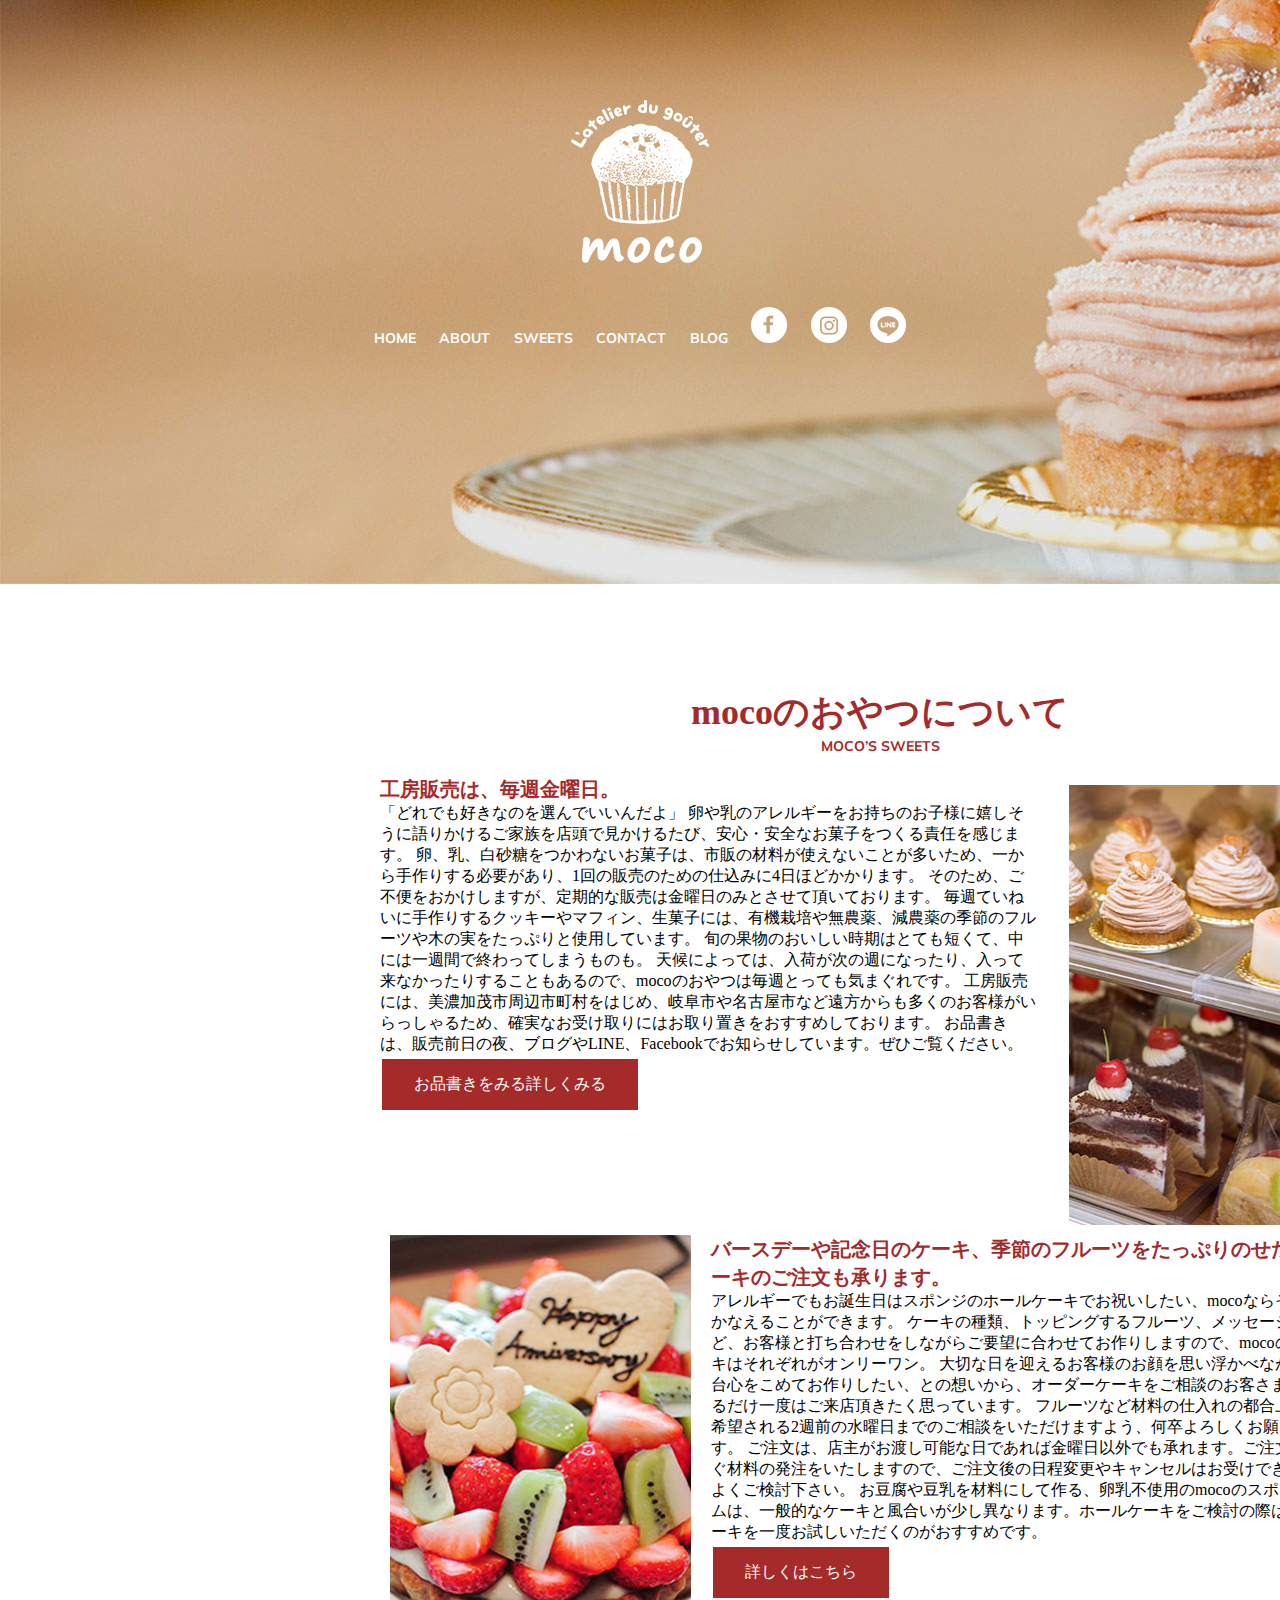
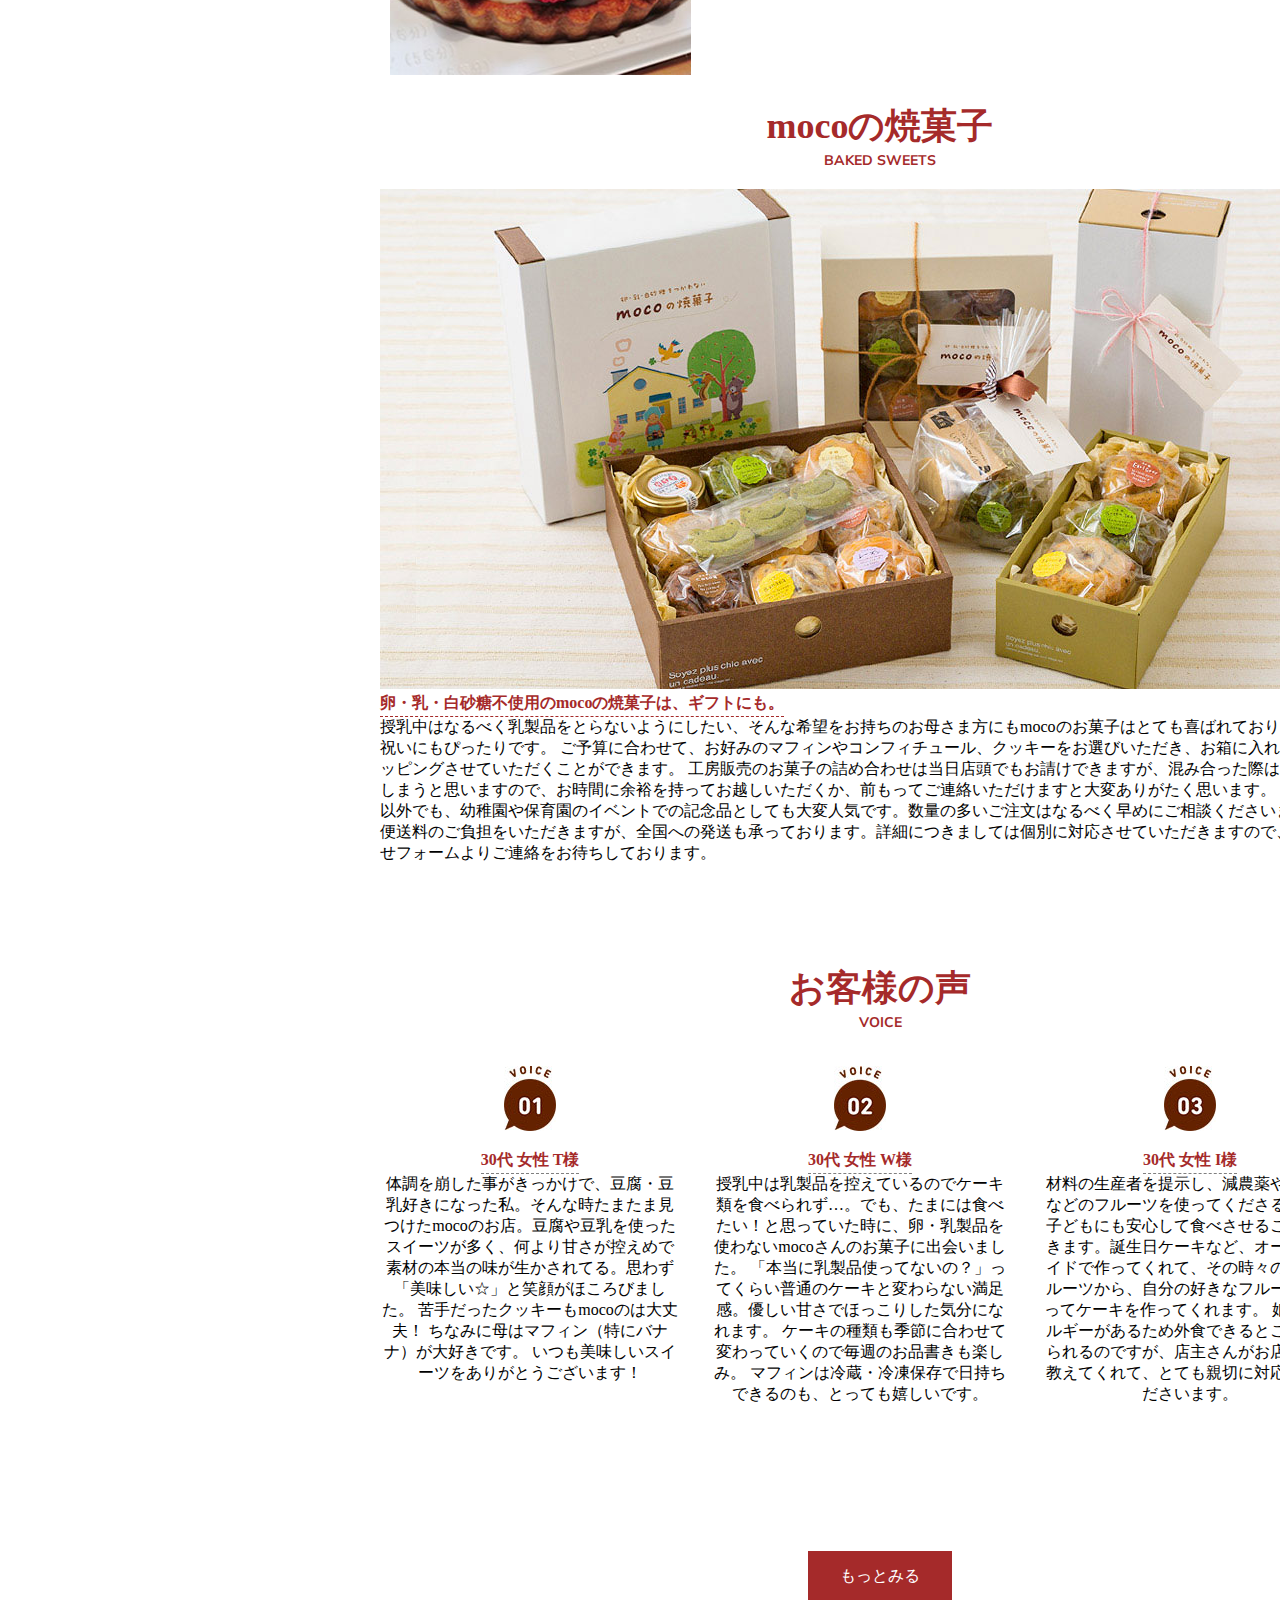
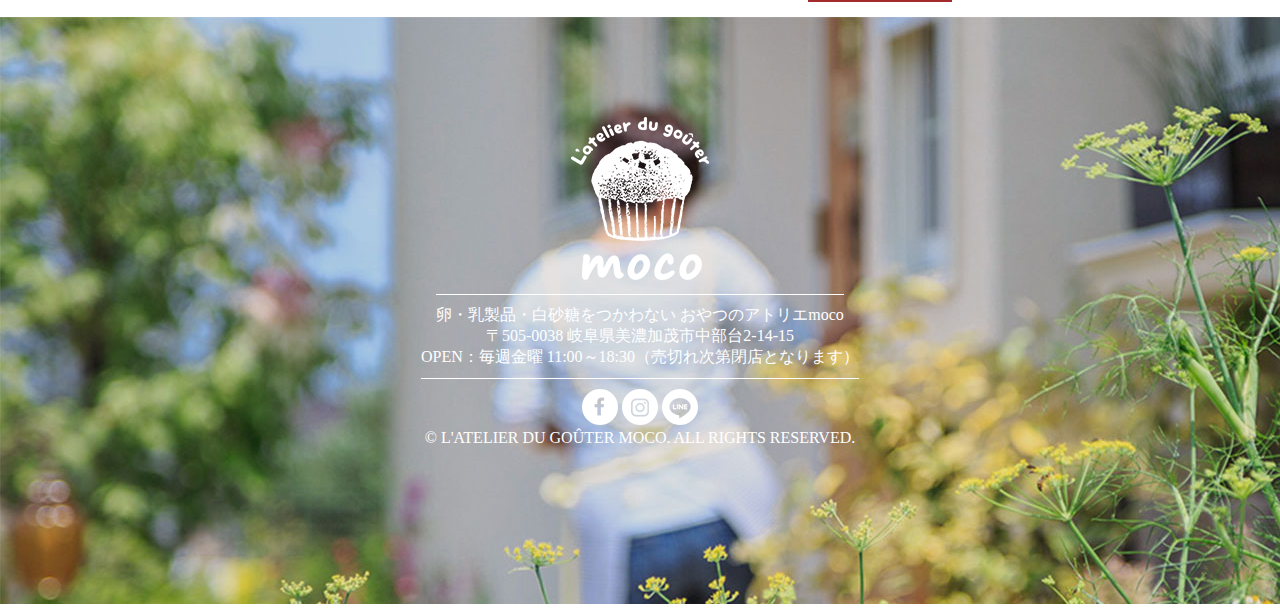
==== Duong Gia Linh/sweets.html @ c51d305a "Learn attribute css and html" ====
<!DOCTYPE HTML>
<html>

<head>
    <meta charset=UTF-8>
    <link rel="stylesheet" type="text/css" href="style.css">
    <title>Dessert Food Website</title>
</head>

<body>
    <!--header-->
    <header>
        <div class="wrapper">
            <img src="./img/img_sweets/header-sweets.jpg" />
            <div class="text-wrapper">
                <img src="img/logo.png" />
                <ul class="nav">
                    <li><a href="index.html">HOME</a></li>
                    <li><a>ABOUT</a></li>
                    <li><a href="sweets.html">SWEETS</a></li>
                    <li><a>CONTACT</a></li>
                    <li><a>BLOG</a></li>
                    <li><a class="icon" href="#"><img src="./img/fb.png"></a></li>
                    <li><a class="icon" href="#"><img src="./img/insta.png"></a></li>
                    <li><a class="icon" href="#"><img src="./img/line.png"></a></li>
                </ul>
            </div>
        </div>
    </header>
<!--Content-->
    <div class="centered">
        <h2 class="article-Sweet">mocoのおやつについて</h2>
        <p class="article text-English">MOCO’S SWEETS</p>
        <div>
            <img class="imgright" src="./img/img_sweets/sweet1.jpg" />
            <p class="title-Sweet">工房販売は、毎週金曜日。</p>
            <p class="content-small-fontsize">「どれでも好きなのを選んでいいんだよ」
                卵や乳のアレルギーをお持ちのお子様に嬉しそうに語りかけるご家族を店頭で見かけるたび、安心・安全なお菓子をつくる責任を感じます。
                卵、乳、白砂糖をつかわないお菓子は、市販の材料が使えないことが多いため、一から手作りする必要があり、1回の販売のための仕込みに4日ほどかかります。
                そのため、ご不便をおかけしますが、定期的な販売は金曜日のみとさせて頂いております。
                毎週ていねいに手作りするクッキーやマフィン、生菓子には、有機栽培や無農薬、減農薬の季節のフルーツや木の実をたっぷりと使用しています。
                旬の果物のおいしい時期はとても短くて、中には一週間で終わってしまうものも。
                天候によっては、入荷が次の週になったり、入って来なかったりすることもあるので、mocoのおやつは毎週とっても気まぐれです。
                工房販売には、美濃加茂市周辺市町村をはじめ、岐阜市や名古屋市など遠方からも多くのお客様がいらっしゃるため、確実なお受け取りにはお取り置きをおすすめしております。
                お品書きは、販売前日の夜、ブログやLINE、Facebookでお知らせしています。ぜひご覧ください。</p>
            <button class="button">お品書きをみる詳しくみる</button>
        </div>
        <div class="para">
            <img class="imgleft" src="./img/img_sweets/sweet2.jpg" />
            <p class="title-Sweet">バースデーや記念日のケーキ、季節のフルーツをたっぷりのせたホールケーキのご注文も承ります。</p>
            <p class="content-small-fontsize">アレルギーでもお誕生日はスポンジのホールケーキでお祝いしたい、mocoならそんな願いをかなえることができます。
                ケーキの種類、トッピングするフルーツ、メッセージプレートなど、お客様と打ち合わせをしながらご要望に合わせてお作りしますので、mocoのホールケーキはそれぞれがオンリーワン。
                大切な日を迎えるお客様のお顔を思い浮かべながら、一台一台心をこめてお作りしたい、との想いから、オーダーケーキをご相談のお客さまには、できるだけ一度はご来店頂きたく思っています。
                フルーツなど材料の仕入れの都合上、お渡しを希望される2週前の水曜日までのご相談をいただけますよう、何卒よろしくお願いいたします。
                ご注文は、店主がお渡し可能な日であれば金曜日以外でも承れます。ご注文を受けてすぐ材料の発注をいたしますので、ご注文後の日程変更やキャンセルはお受けできかねます。よくご検討下さい。
                お豆腐や豆乳を材料にして作る、卵乳不使用のmocoのスポンジやクリームは、一般的なケーキと風合いが少し異なります。ホールケーキをご検討の際は、カットケーキを一度お試しいただくのがおすすめです。</p>
            <button class="button">詳しくはこちら</button>
        </div>
    </div>

    <div class="centered">
        <h2 class="article-Sweet">mocoの焼菓子</h2>
        <p class="article text-English">BAKED SWEETS</p>
        <img src="./img/img_sweets/baked_sweets.jpg" />
        <p class="title-Sweet content-small-fontsize dottedbaked">卵・乳・白砂糖不使用のmocoの焼菓子は、ギフトにも。</p>
        <p class="content-small-fontsize">授乳中はなるべく乳製品をとらないようにしたい、そんな希望をお持ちのお母さま方にもmocoのお菓子はとても喜ばれており、ご出産のお祝いにもぴったりです。
            ご予算に合わせて、お好みのマフィンやコンフィチュール、クッキーをお選びいただき、お箱に入れて贈答用にラッピングさせていただくことができます。
            工房販売のお菓子の詰め合わせは当日店頭でもお請けできますが、混み合った際はお待たせしてしまうと思いますので、お時間に余裕を持ってお越しいただくか、前もってご連絡いただけますと大変ありがたく思います。
            また、ギフト以外でも、幼稚園や保育園のイベントでの記念品としても大変人気です。数量の多いご注文はなるべく早めにご相談くださいませ。

            クール便送料のご負担をいただきますが、全国への発送も承っております。詳細につきましては個別に対応させていただきますので、お問い合わせフォームよりご連絡をお待ちしております。
        </p>
    </div>


    <div class="centered">
            <h2 class="article-Sweet">お客様の声</h2>
            <p class="article text-English">VOICE</p>
            <div class="flex-column">
                <div class="bordervoice">
                    <img class="imgvoice" src="./img/img_sweets/voice01.jpg">
                    <div class="para">
                        <p class="title-Sweet dottedvoice">30代 女性 T様</p>
                        <p class="content-small-fontsize">体調を崩した事がきっかけで、豆腐・豆乳好きになった私。そんな時たまたま見つけたmocoのお店。豆腐や豆乳を使ったスイーツが多く、何より甘さが控えめで素材の本当の味が生かされてる。思わず「美味しい☆」と笑顔がほころびました。
                            苦手だったクッキーもmocoのは大丈夫！
                            ちなみに母はマフィン（特にバナナ）が大好きです。
                            いつも美味しいスイーツをありがとうございます！</p>
                    </div>
                </div>

                <div class="bordervoice">
                    <img class="imgvoice" src="./img/img_sweets/voice02.jpg">
                    <div class="para">
                        <p class="title-Sweet dottedvoice">30代 女性 W様</p>
                        <p class="content-small-fontsize">授乳中は乳製品を控えているのでケーキ類を食べられず…。でも、たまには食べたい！と思っていた時に、卵・乳製品を使わないmocoさんのお菓子に出会いました。
                            「本当に乳製品使ってないの？」ってくらい普通のケーキと変わらない満足感。優しい甘さでほっこりした気分になれます。
                            ケーキの種類も季節に合わせて変わっていくので毎週のお品書きも楽しみ。
                            マフィンは冷蔵・冷凍保存で日持ちできるのも、とっても嬉しいです。</p>
                    </div>
                </div>

                <div class="bordervoice">
                    <img class="imgvoice" src="./img/img_sweets/voice03.jpg">
                    <div class="para">
                        <p class="title-Sweet dottedvoice">30代 女性 I様</p>
                        <p class="content-small-fontsize">材料の生産者を提示し、減農薬や無農薬などのフルーツを使ってくださるので、子どもにも安心して食べさせることができます。誕生日ケーキなど、オーダーメイドで作ってくれて、その時々の旬のフルーツから、自分の好きなフルーツを使ってケーキを作ってくれます。
                            娘にアレルギーがあるため外食できるところが限られるのですが、店主さんがお店なども教えてくれて、とても親切に対応してくださいます。</p>
                    </div>
                </div>
            </div>
            <button class="button button-center">もっとみる</button>
    </div>
    <!--footer-->
    <footer>
        <div class="wrapper">
            <img src="./img/footer.jpg" />
            <div class="text-wrapper content-small-fontsize">
                <img src="img/logo.png" />
                <p><span class="overline">卵・乳製品・白砂糖をつかわない おやつのアトリエmoco</span></p>
                <p>〒505-0038 岐阜県美濃加茂市中部台2-14-15</p>
                <p><span class="underline">OPEN：毎週金曜 11:00～18:30（売切れ次第閉店となります）</span></p>
                <p class="list-icon">
                    <a class="icon" href="#"><img src="./img/fb.png"></a>
                    <a class="icon" href="#"><img src="./img/insta.png"></a>
                    <a class="icon" href="#"><img src="./img/line.png"></a>
                </p>
                <p>© L'ATELIER DU GOÛTER MOCO. ALL RIGHTS RESERVED.</p>
            </div>
        </div>
    </footer>

</body>

</html>
---- Duong Gia Linh/style.css ----
@import url('https://fonts.googleapis.com/css?family=Muli');


* {
    margin: 0;
    padding: 0;
}

.wrapper {
    position: relative;
    background-repeat: no-repeat;
    background-size: cover;
}

header,footer {
    color: white;
}
.myslide{
    height: 100vh;
    width: 1920px;
}
.divmoco {
    position: relative;
    width: 1920px;
    height: 424px;
}



body {
    background-color: white;
    text-decoration: none;
    font-family: 'Yu Gothic', san-serif;
    font-weight: 500;
    font-size: 14px;
}


.text-center {
    width: 700px;
    margin-left: auto;
    margin-right: auto;
}



.right {
    position: relative;
    width: 960px;
    float: right;

}

.text-wrapperright {
    position: absolute;
    top: 40px;
    bottom: 0;
    left: 950px;
    right: 0;
    margin: 20px auto;
    text-align: center;
}

.nav a {
    display: inline-block;
    padding: 10px;
    margin-top: 30px;
}

.text-English{
    text-decoration: none;
    font-family: 'Muli', sans-serif;
    font-weight: bold;
    font-size: 14px;
}

a {
    color: white;
    text-decoration: none;
    font-family: 'Muli', sans-serif;
    font-weight: bold;
    font-size: 14px;
}

.nav li {
    display: inline;
}

.article {
    color: brown;
    text-align: center;
    padding-bottom: 20px;
}

.article-Sweet {
    color: brown;
    font-size: 36px;
    text-align: center;
    
}

.date {
    color: brown;
    text-align: left;
    font-size: 13px;
    font-weight: bold;
}

.title-Sweet {
    font-weight: bold;
    font-size: 20.37px;
    color: brown;   
}

.text-wrapper{
    position: absolute;
    top: 100px;
    bottom: 100px;
    left: 100px;
    right: 100px;
    margin: 0 auto;
    text-align: center;

}

.left {
    position: relative;
    width: 960px;
    float: left;

}

.text-wrapperleft {
    position: absolute;
    top: 50px;
    bottom: 0px;
    left: 0;
    right: 0;
    margin: 20px auto;
    text-align: center;
}

.button {
    background-color: brown;
    border: none;
    color: white;
    padding: 15px 32px;
    text-align: center;
    text-decoration: none;
    display: inline-block;
    font-size: 16px;
    margin: 4px 2px;
    cursor: pointer;
    font-family: 'Yu Gothic', san-serif;
    font-weight: 500;

}

.button1 {
    background-color: white;
    color: brown;
    border: 2px solid brown;
}

span.overline {
    display: inline-block;
    border-top: 1px solid white;
    padding-top: 10px;
    margin-top: 10px;
}

span.underline {
    display: inline-block;
    border-bottom: 1px solid white;
    padding-bottom: 10px;
    margin-bottom: 10px;

}

.imgright {
    float: right;
    width: 301px;
    height: 440px;
    margin: 10px;
    padding-left: 20px;
}

.para {
    clear: both;
}

.imgleft {
    float: left;
    width: 301px;
    height: 440px;
    margin-left: 10px;
    padding-right: 20px;
    
}

.imgnews {
    width: 82px;
    height: 79px;
    float: left;
}

p.underline {
    display: inline-block;
    border-bottom: 1px solid brown;
    color: brown;
    font-size: 16px;
    margin: 15px 0 0 150px;
    
}

p.dottedbaked {
    display: inline-block;
    border-bottom: 1px dashed brown;
    padding-bottom: 2px;
    color: brown;
    font-size: 16px;
}


p.dottedvoice {
    display: inline-block;
    border-bottom: 1px dashed gray;
    padding-bottom: 2px;
    color: brown;
    font-size: 16px;
}

.border{
    border-width: 3px;
    border-style: 1px solid white;
    width: 521px;
    height: 244px;
    text-align: center;
    background-color: #fff;
    opacity: 0.5;
}

.bordernews{
    border-width: 5px;
    border-style: 5px solid gray;
    width: 310px;
    height: 80px;
    text-align: left;
    background-color: #fff;
    margin: 20px 0 20px 0;
}

.bordervoice{
    border-width: 3px;
    border-style: 5px solid darkgray;
    height:500px;
    width: 300px;
    text-align: center;
    align-items: center;
   
}

.aside{
    position: absolute;
}

.text-rotate {
    float: left;
    position: relative;
    transform: rotate(90deg);
    -webkit-transform: rotate(90deg);
    -ms-transform: rotate(90deg);
    -moz-transform: rotate(90deg);
}

.content-small-fontsize {
    font-size: 16px;
}

.flex-column {
    display: grid;
    justify-content: space-between;
    width: 900px;
    grid-template-columns: 300px 300px 300px;
    align-items: center;
    grid-column-gap: 30px;
    grid-row-gap: 25px;
}


.section-news {
    background-color: #FF9C46;
    background-repeat: no-repeat;
    background-position: center;
    background-size: auto;
}

.font-YuMincho {
    text-decoration: none;
    font-family: 'Yu Mincho', serif;
    font-size: 36px;
}
.imglabel{
    margin: -400px 50px 50px 500px;
}
.centered {
    margin: 15px auto;
    width:1000px;
    margin-left: 380px;
    margin-top: 100px;
}

.button-center {
    display: block;
    margin: 0 auto;
}

.imgvoice{
    float: none;
    margin: 15px 15px 15px 15px;
}
@media only screen and (max-width: 768px) {

}

@media
only screen and (-webkit-min-device-pixel-ratio: 2),
only screen and (   min--moz-device-pixel-ratio: 2),
only screen and (     -o-min-device-pixel-ratio: 2/1),
only screen and (        min-device-pixel-ratio: 2),
only screen and (                min-resolution: 192dpi),
only screen and (                min-resolution: 2dppx) { 

  /* Retina-specific stuff here */

}
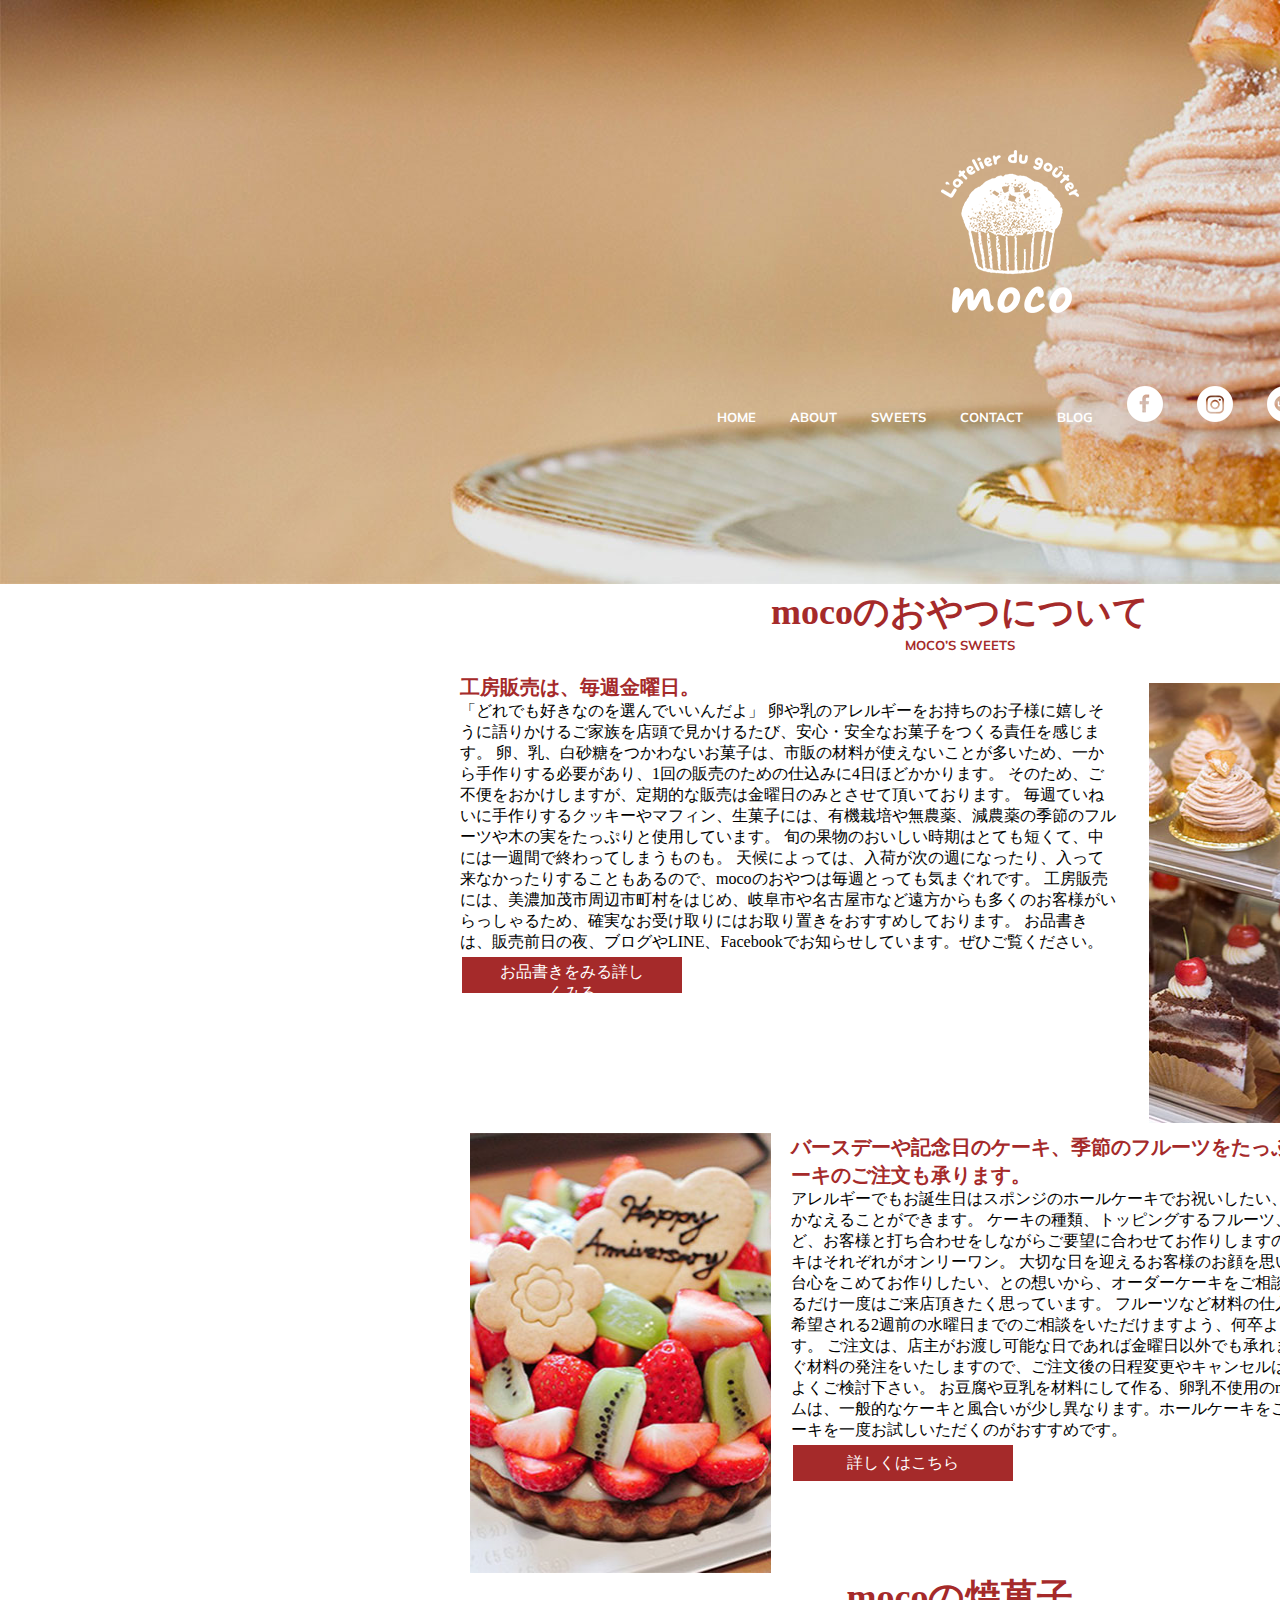
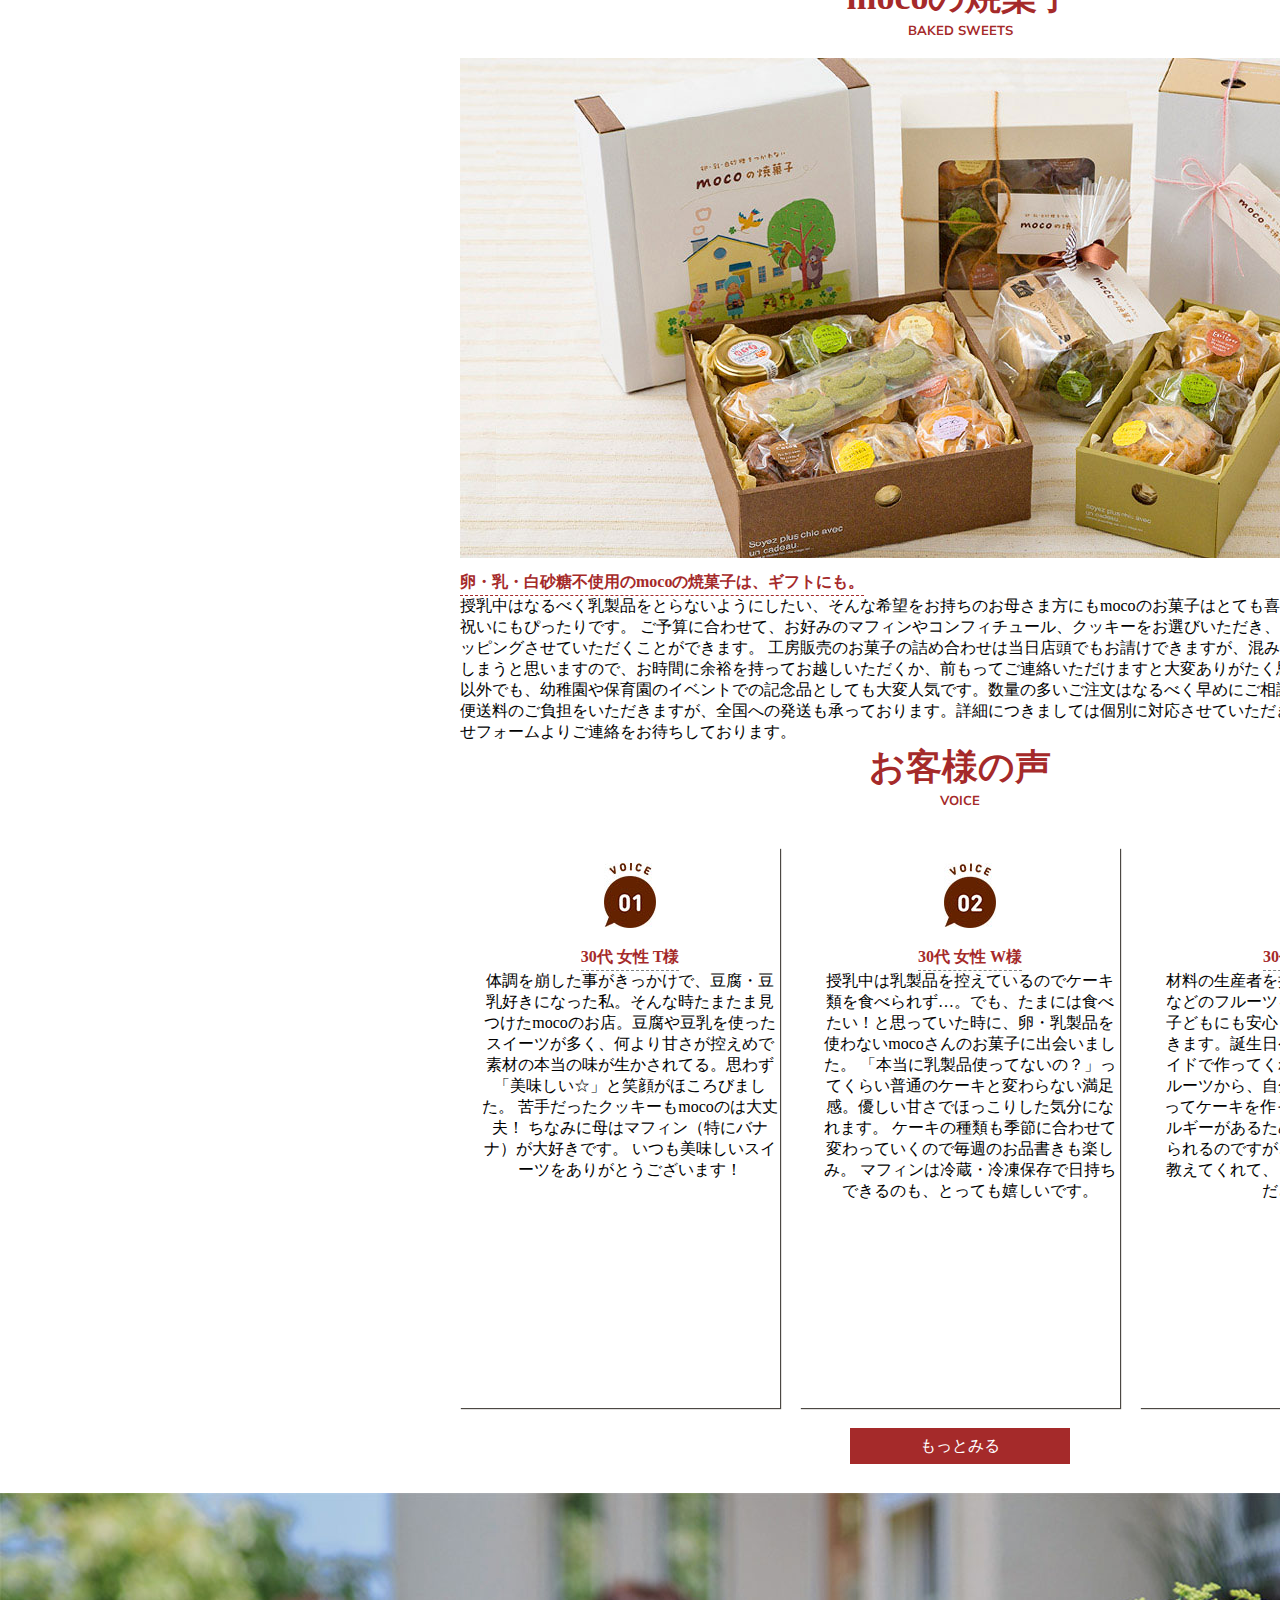
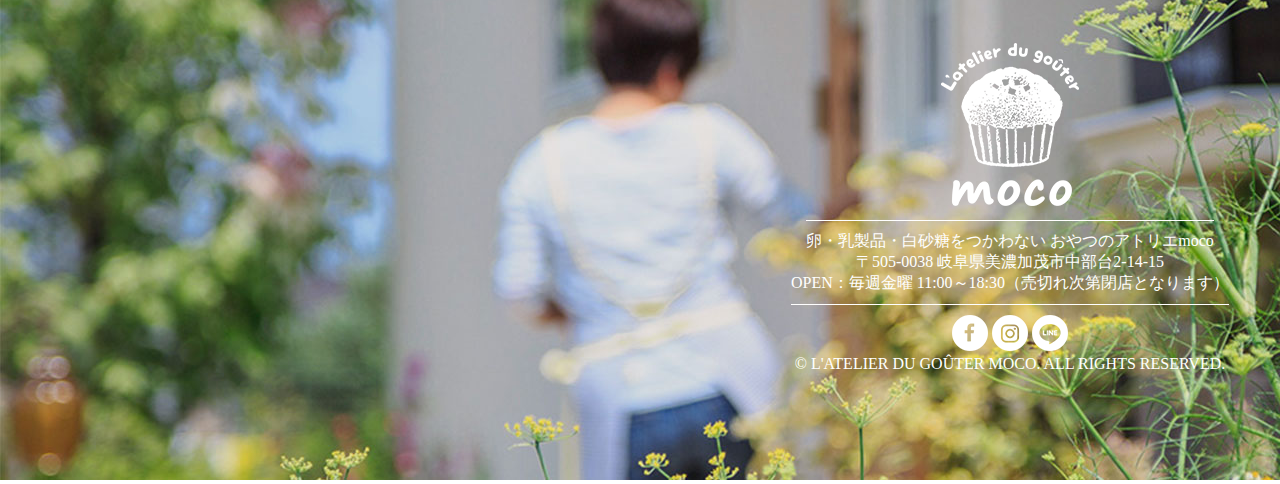
==== commit 738ff4d6: "modify website in mobile and responsive layout" ====
--- a/Duong Gia Linh/sweets.html
+++ b/Duong Gia Linh/sweets.html
@@ -1,38 +1,45 @@
 <!DOCTYPE HTML>
-<html>
+<html lang="ja">
 
 <head>
     <meta charset=UTF-8>
-    <link rel="stylesheet" type="text/css" href="style.css">
+    <meta content="width=device-width, initial-scale=1" name="viewport" />
+    <link rel="stylesheet" type="text/css" href="style.css" />
     <title>Dessert Food Website</title>
 </head>
 
 <body>
+
     <!--header-->
     <header>
         <div class="wrapper">
-            <img src="./img/img_sweets/header-sweets.jpg" />
+            <img class="headersweets" src="./img/img_sweets/header-sweets.jpg" alt="header-sweets" />
             <div class="text-wrapper">
-                <img src="img/logo.png" />
-                <ul class="nav">
-                    <li><a href="index.html">HOME</a></li>
-                    <li><a>ABOUT</a></li>
-                    <li><a href="sweets.html">SWEETS</a></li>
-                    <li><a>CONTACT</a></li>
-                    <li><a>BLOG</a></li>
-                    <li><a class="icon" href="#"><img src="./img/fb.png"></a></li>
-                    <li><a class="icon" href="#"><img src="./img/insta.png"></a></li>
-                    <li><a class="icon" href="#"><img src="./img/line.png"></a></li>
-                </ul>
+                <img class="imglogo" src="img/logo.png" alt="logo" />
+                <nav class="nav">
+                    <a href="#" class="menu-icon"></a>
+                    <ul>
+                        <li><a href="index.html">HOME</a></li>
+                        <li><a>ABOUT</a></li>
+                        <li><a href="sweets.html">SWEETS</a></li>
+                        <li><a>CONTACT</a></li>
+                        <li><a>BLOG</a></li>
+                        <li><a class="icon" href="#"><img src="./img/fb.png" alt="fb"></a></li>
+                        <li><a class="icon" href="#"><img src="./img/insta.png" alt="insta"></a></li>
+                        <li><a class="icon" href="#"><img src="./img/line.png" alt="line"></a></li>
+                    </ul>
+                </nav>
             </div>
         </div>
     </header>
-<!--Content-->
+
+    <!--Content-->
+    <!--MOCO’S SWEETS-Content-->
     <div class="centered">
         <h2 class="article-Sweet">mocoのおやつについて</h2>
         <p class="article text-English">MOCO’S SWEETS</p>
         <div>
-            <img class="imgright" src="./img/img_sweets/sweet1.jpg" />
+            <img class="imgright" src="./img/img_sweets/sweet1.jpg" alt="sweet1" />
             <p class="title-Sweet">工房販売は、毎週金曜日。</p>
             <p class="content-small-fontsize">「どれでも好きなのを選んでいいんだよ」
                 卵や乳のアレルギーをお持ちのお子様に嬉しそうに語りかけるご家族を店頭で見かけるたび、安心・安全なお菓子をつくる責任を感じます。
@@ -46,7 +53,7 @@
             <button class="button">お品書きをみる詳しくみる</button>
         </div>
         <div class="para">
-            <img class="imgleft" src="./img/img_sweets/sweet2.jpg" />
+            <img class="imgleft" src="./img/img_sweets/sweet2.jpg" alt="sweet2" />
             <p class="title-Sweet">バースデーや記念日のケーキ、季節のフルーツをたっぷりのせたホールケーキのご注文も承ります。</p>
             <p class="content-small-fontsize">アレルギーでもお誕生日はスポンジのホールケーキでお祝いしたい、mocoならそんな願いをかなえることができます。
                 ケーキの種類、トッピングするフルーツ、メッセージプレートなど、お客様と打ち合わせをしながらご要望に合わせてお作りしますので、mocoのホールケーキはそれぞれがオンリーワン。
@@ -58,10 +65,11 @@
         </div>
     </div>
 
-    <div class="centered">
+    <!--BAKED SWEETS-Content-->
+    <div class="para centered">
         <h2 class="article-Sweet">mocoの焼菓子</h2>
         <p class="article text-English">BAKED SWEETS</p>
-        <img src="./img/img_sweets/baked_sweets.jpg" />
+        <img class="imgbakesweets" src="./img/img_sweets/baked_sweets.jpg" alt="baked_sweets" />
         <p class="title-Sweet content-small-fontsize dottedbaked">卵・乳・白砂糖不使用のmocoの焼菓子は、ギフトにも。</p>
         <p class="content-small-fontsize">授乳中はなるべく乳製品をとらないようにしたい、そんな希望をお持ちのお母さま方にもmocoのお菓子はとても喜ばれており、ご出産のお祝いにもぴったりです。
             ご予算に合わせて、お好みのマフィンやコンフィチュール、クッキーをお選びいただき、お箱に入れて贈答用にラッピングさせていただくことができます。
@@ -72,63 +80,70 @@
         </p>
     </div>
 
-
-    <div class="centered">
+    <!--VOICE-Content-->
+    <div class="section-voice">
+        <div class="centered">
             <h2 class="article-Sweet">お客様の声</h2>
             <p class="article text-English">VOICE</p>
             <div class="flex-column">
-                <div class="bordervoice">
-                    <img class="imgvoice" src="./img/img_sweets/voice01.jpg">
-                    <div class="para">
-                        <p class="title-Sweet dottedvoice">30代 女性 T様</p>
-                        <p class="content-small-fontsize">体調を崩した事がきっかけで、豆腐・豆乳好きになった私。そんな時たまたま見つけたmocoのお店。豆腐や豆乳を使ったスイーツが多く、何より甘さが控えめで素材の本当の味が生かされてる。思わず「美味しい☆」と笑顔がほころびました。
-                            苦手だったクッキーもmocoのは大丈夫！
-                            ちなみに母はマフィン（特にバナナ）が大好きです。
-                            いつも美味しいスイーツをありがとうございます！</p>
+                <div class="column-1">
+                    <div class="bordervoice">
+                        <img class="imgvoice" src="./img/img_sweets/voice01.jpg" alt="voice01">
+                        <div class="para">
+                            <p class="title-Sweet dottedvoice">30代 女性 T様</p>
+                            <p class="content-small-fontsize">体調を崩した事がきっかけで、豆腐・豆乳好きになった私。そんな時たまたま見つけたmocoのお店。豆腐や豆乳を使ったスイーツが多く、何より甘さが控えめで素材の本当の味が生かされてる。思わず「美味しい☆」と笑顔がほころびました。
+                                苦手だったクッキーもmocoのは大丈夫！
+                                ちなみに母はマフィン（特にバナナ）が大好きです。
+                                いつも美味しいスイーツをありがとうございます！</p>
+                        </div>
                     </div>
                 </div>
-
-                <div class="bordervoice">
-                    <img class="imgvoice" src="./img/img_sweets/voice02.jpg">
-                    <div class="para">
-                        <p class="title-Sweet dottedvoice">30代 女性 W様</p>
-                        <p class="content-small-fontsize">授乳中は乳製品を控えているのでケーキ類を食べられず…。でも、たまには食べたい！と思っていた時に、卵・乳製品を使わないmocoさんのお菓子に出会いました。
-                            「本当に乳製品使ってないの？」ってくらい普通のケーキと変わらない満足感。優しい甘さでほっこりした気分になれます。
-                            ケーキの種類も季節に合わせて変わっていくので毎週のお品書きも楽しみ。
-                            マフィンは冷蔵・冷凍保存で日持ちできるのも、とっても嬉しいです。</p>
+                <div class="column-2">
+                    <div class="bordervoice">
+                        <img class="imgvoice" src="./img/img_sweets/voice02.jpg" alt="voice02">
+                        <div class="para">
+                            <p class="title-Sweet dottedvoice">30代 女性 W様</p>
+                            <p class="content-small-fontsize">授乳中は乳製品を控えているのでケーキ類を食べられず…。でも、たまには食べたい！と思っていた時に、卵・乳製品を使わないmocoさんのお菓子に出会いました。
+                                「本当に乳製品使ってないの？」ってくらい普通のケーキと変わらない満足感。優しい甘さでほっこりした気分になれます。
+                                ケーキの種類も季節に合わせて変わっていくので毎週のお品書きも楽しみ。
+                                マフィンは冷蔵・冷凍保存で日持ちできるのも、とっても嬉しいです。</p>
+                        </div>
                     </div>
                 </div>
-
-                <div class="bordervoice">
-                    <img class="imgvoice" src="./img/img_sweets/voice03.jpg">
-                    <div class="para">
-                        <p class="title-Sweet dottedvoice">30代 女性 I様</p>
-                        <p class="content-small-fontsize">材料の生産者を提示し、減農薬や無農薬などのフルーツを使ってくださるので、子どもにも安心して食べさせることができます。誕生日ケーキなど、オーダーメイドで作ってくれて、その時々の旬のフルーツから、自分の好きなフルーツを使ってケーキを作ってくれます。
-                            娘にアレルギーがあるため外食できるところが限られるのですが、店主さんがお店なども教えてくれて、とても親切に対応してくださいます。</p>
+                <div class="column-3">
+                    <div class="bordervoice">
+                        <img class="imgvoice" src="./img/img_sweets/voice03.jpg" alt="voice03">
+                        <div class="para">
+                            <p class="title-Sweet dottedvoice">30代 女性 I様</p>
+                            <p class="content-small-fontsize">材料の生産者を提示し、減農薬や無農薬などのフルーツを使ってくださるので、子どもにも安心して食べさせることができます。誕生日ケーキなど、オーダーメイドで作ってくれて、その時々の旬のフルーツから、自分の好きなフルーツを使ってケーキを作ってくれます。
+                                娘にアレルギーがあるため外食できるところが限られるのですが、店主さんがお店なども教えてくれて、とても親切に対応してくださいます。</p>
+                        </div>
                     </div>
                 </div>
             </div>
             <button class="button button-center">もっとみる</button>
+        </div>
     </div>
+
+
     <!--footer-->
     <footer>
         <div class="wrapper">
-            <img src="./img/footer.jpg" />
-            <div class="text-wrapper content-small-fontsize">
-                <img src="img/logo.png" />
+            <img class="footer" src="./img/footer.jpg" alt="footer" />
+            <div class="text-wrapper">
+                <img class="imglogo" src="img/logo.png" alt="logo" />
                 <p><span class="overline">卵・乳製品・白砂糖をつかわない おやつのアトリエmoco</span></p>
                 <p>〒505-0038 岐阜県美濃加茂市中部台2-14-15</p>
                 <p><span class="underline">OPEN：毎週金曜 11:00～18:30（売切れ次第閉店となります）</span></p>
                 <p class="list-icon">
-                    <a class="icon" href="#"><img src="./img/fb.png"></a>
-                    <a class="icon" href="#"><img src="./img/insta.png"></a>
-                    <a class="icon" href="#"><img src="./img/line.png"></a>
+                    <a class="icon" href="#"><img src="./img/fb.png" alt="fb"></a>
+                    <a class="icon" href="#"><img src="./img/insta.png" alt="insta"></a>
+                    <a class="icon" href="#"><img src="./img/line.png" alt="line"></a>
                 </p>
                 <p>© L'ATELIER DU GOÛTER MOCO. ALL RIGHTS RESERVED.</p>
             </div>
         </div>
     </footer>
-
 </body>
 
 </html>--- a/Duong Gia Linh/style.css
+++ b/Duong Gia Linh/style.css
@@ -1,5 +1,4 @@
 @import url('https://fonts.googleapis.com/css?family=Muli');
-
 
 * {
     margin: 0;
@@ -12,19 +11,27 @@
     background-size: cover;
 }
 
-header,footer {
+header,
+footer {
     color: white;
 }
-.myslide{
+
+.myslide {
     height: 100vh;
     width: 1920px;
 }
+
 .divmoco {
     position: relative;
     width: 1920px;
     height: 424px;
 }
 
+.divreason {
+    position: relative;
+    width: 1920px;
+    height: 303px;
+}
 
 
 body {
@@ -32,17 +39,9 @@
     text-decoration: none;
     font-family: 'Yu Gothic', san-serif;
     font-weight: 500;
-    font-size: 14px;
-}
-
-
-.text-center {
-    width: 700px;
-    margin-left: auto;
-    margin-right: auto;
-}
-
-
+    font-size: 16px;
+    width: 1920px;
+}
 
 .right {
     position: relative;
@@ -51,11 +50,15 @@
 
 }
 
+.menu-icon {
+    display: hidden;
+}
+
 .text-wrapperright {
     position: absolute;
     top: 40px;
     bottom: 0;
-    left: 950px;
+    left: 200px;
     right: 0;
     margin: 20px auto;
     text-align: center;
@@ -63,15 +66,15 @@
 
 .nav a {
     display: inline-block;
-    padding: 10px;
-    margin-top: 30px;
-}
-
-.text-English{
+    padding: 15px;
+    margin-top: 10px;
+}
+
+.text-English {
     text-decoration: none;
     font-family: 'Muli', sans-serif;
     font-weight: bold;
-    font-size: 14px;
+    font-size: 13px;
 }
 
 a {
@@ -79,7 +82,7 @@
     text-decoration: none;
     font-family: 'Muli', sans-serif;
     font-weight: bold;
-    font-size: 14px;
+    font-size: 13px;
 }
 
 .nav li {
@@ -96,7 +99,7 @@
     color: brown;
     font-size: 36px;
     text-align: center;
-    
+
 }
 
 .date {
@@ -109,16 +112,16 @@
 .title-Sweet {
     font-weight: bold;
     font-size: 20.37px;
-    color: brown;   
-}
-
-.text-wrapper{
+    color: brown;
+}
+
+.text-wrapper {
     position: absolute;
-    top: 100px;
-    bottom: 100px;
-    left: 100px;
+    top: 150px;
+    bottom: 200px;
+    left: 200px;
     right: 100px;
-    margin: 0 auto;
+    margin: 0 15px 15px 15px;
     text-align: center;
 
 }
@@ -144,7 +147,7 @@
     background-color: brown;
     border: none;
     color: white;
-    padding: 15px 32px;
+    padding: 5px 32px;
     text-align: center;
     text-decoration: none;
     display: inline-block;
@@ -153,6 +156,8 @@
     cursor: pointer;
     font-family: 'Yu Gothic', san-serif;
     font-weight: 500;
+    width: 220px;
+    height: 36px;
 
 }
 
@@ -160,6 +165,7 @@
     background-color: white;
     color: brown;
     border: 2px solid brown;
+
 }
 
 span.overline {
@@ -195,7 +201,7 @@
     height: 440px;
     margin-left: 10px;
     padding-right: 20px;
-    
+
 }
 
 .imgnews {
@@ -209,8 +215,8 @@
     border-bottom: 1px solid brown;
     color: brown;
     font-size: 16px;
-    margin: 15px 0 0 150px;
-    
+    margin: 15px 0 12px 150px;
+
 }
 
 p.dottedbaked {
@@ -219,6 +225,7 @@
     padding-bottom: 2px;
     color: brown;
     font-size: 16px;
+    margin-top: 10px;
 }
 
 
@@ -230,7 +237,7 @@
     font-size: 16px;
 }
 
-.border{
+.border {
     border-width: 3px;
     border-style: 1px solid white;
     width: 521px;
@@ -240,7 +247,7 @@
     opacity: 0.5;
 }
 
-.bordernews{
+.bordernews {
     border-width: 5px;
     border-style: 5px solid gray;
     width: 310px;
@@ -250,27 +257,33 @@
     margin: 20px 0 20px 0;
 }
 
-.bordervoice{
+.bordervoice {
     border-width: 3px;
-    border-style: 5px solid darkgray;
-    height:500px;
+    border-style: 5px solid #8795a1;
+    box-shadow: 1px 1px 1px #4C4843;
+    height: 560px;
     width: 300px;
     text-align: center;
-    align-items: center;
-   
-}
-
-.aside{
-    position: absolute;
+    margin: 20px 0 20px 0;
+    padding-left: 20px;
+
 }
 
 .text-rotate {
     float: left;
-    position: relative;
-    transform: rotate(90deg);
-    -webkit-transform: rotate(90deg);
-    -ms-transform: rotate(90deg);
-    -moz-transform: rotate(90deg);
+    writing-mode: vertical-rl;
+    padding-left: 10px;
+    padding-right: 20px;
+}
+
+.section-reason {
+    background-color: white;
+    background-repeat: no-repeat;
+    background-position: center;
+    background-size: cover;
+    height: 303px;
+    width: 1920px;
+    text-align: left;
 }
 
 .content-small-fontsize {
@@ -278,36 +291,50 @@
 }
 
 .flex-column {
-    display: grid;
+    display: flex;
     justify-content: space-between;
-    width: 900px;
-    grid-template-columns: 300px 300px 300px;
-    align-items: center;
-    grid-column-gap: 30px;
-    grid-row-gap: 25px;
-}
-
+    width: 1000px;
+    flex-direction: column;
+    align-items: stretch;
+    flex-wrap: nowrap;
+    flex-flow: nowrap;
+}
+
+.section-voice {
+    background-color: white;
+    background-repeat: no-repeat;
+    background-position: center;
+    background-size: cover;
+    height: 750px;
+    width: 1920px;
+}
 
 .section-news {
     background-color: #FF9C46;
     background-repeat: no-repeat;
     background-position: center;
-    background-size: auto;
+    background-size: cover;
+    height: 545px;
+    width: 1920px;
 }
 
 .font-YuMincho {
     text-decoration: none;
     font-family: 'Yu Mincho', serif;
-    font-size: 36px;
-}
-.imglabel{
-    margin: -400px 50px 50px 500px;
-}
+    font-size: 32px;
+}
+
+.imglabel {
+    position: absolute;
+    left: 350px;
+    bottom: 100px;
+    opacity: 1.0;
+}
+
 .centered {
-    margin: 15px auto;
-    width:1000px;
-    margin-left: 380px;
-    margin-top: 100px;
+    width: 1000px;
+    margin-left: auto;
+    margin-right: auto;
 }
 
 .button-center {
@@ -315,22 +342,733 @@
     margin: 0 auto;
 }
 
-.imgvoice{
+.imgvoice {
     float: none;
     margin: 15px 15px 15px 15px;
 }
+
+
 @media only screen and (max-width: 768px) {
 
-}
-
-@media
-only screen and (-webkit-min-device-pixel-ratio: 2),
-only screen and (   min--moz-device-pixel-ratio: 2),
-only screen and (     -o-min-device-pixel-ratio: 2/1),
-only screen and (        min-device-pixel-ratio: 2),
-only screen and (                min-resolution: 192dpi),
-only screen and (                min-resolution: 2dppx) { 
-
-  /* Retina-specific stuff here */
+    /*Breakpoint max-width:768px*/
+
+    * {
+        margin: auto;
+        max-width: 768px;
+    }
+
+    .wrapper {
+        position: relative;
+        background-repeat: no-repeat;
+        background-size: cover;
+    }
+
+    header,
+    footer {
+        color: white;
+    }
+
+    .myslide {
+        height: 100vh;
+    }
+
+    .divmoco {
+        position: relative;
+        height: -webkit-fill-available;
+    }
+
+    .divreason {
+        position: relative;
+        height: 3.03%;
+    }
+
+    body {
+        background-color: white;
+        text-decoration: none;
+        font-family: 'Yu Gothic', san-serif;
+        font-weight: 500;
+        font-size: 15px;
+    }
+
+    .imglogo {
+        width: 15%;
+        height: 20%;
+    }
+
+    .right {
+        position: relative;
+        width: 100%;
+
+    }
+
+    .text-wrapperright {
+        position: absolute;
+        top: 10%;
+        bottom: 0;
+        left: 0;
+        right: 0;
+        margin: 0 auto;
+    }
+
+    .text-English {
+        text-decoration: none;
+        font-family: 'Muli', sans-serif;
+        font-weight: bold;
+        font-size: 20px;
+    }
+
+    .article {
+        color: brown;
+        text-align: center;
+        padding-bottom: 5%;
+    }
+
+    .article-Sweet {
+        color: brown;
+        font-size: 30px;
+        text-align: center;
+
+    }
+
+    .date {
+        color: brown;
+        text-align: left;
+        font-size: 12px;
+        font-weight: bold;
+    }
+
+    .title-Sweet {
+        font-weight: bold;
+        font-size: 18px;
+        color: brown;
+    }
+
+    .text-wrapper {
+        position: absolute;
+        top: 15%;
+        bottom: 20%;
+        left: 200px;
+        right: 10%;
+        margin: 0 15px 15px 15px;
+        text-align: center;
+    }
+
+    .left {
+        position: relative;
+        width: 50%;
+
+    }
+
+    .text-wrapperleft {
+        position: absolute;
+        top: 5%;
+        bottom: 0;
+        left: 50%;
+        right: 0;
+        margin: 0 auto;
+    }
+
+    .button {
+        background-color: brown;
+        border: none;
+        color: white;
+        padding: 5px 30px;
+        text-align: center;
+        text-decoration: none;
+        display: inline-block;
+        font-size: 16px;
+        margin: 5px 2px;
+        cursor: pointer;
+        font-family: 'Yu Gothic', san-serif;
+        font-weight: 500;
+        width: 80%;
+
+    }
+
+
+
+    .button1 {
+        background-color: brown;
+        color: white;
+        border: 2px solid brown;
+    }
+
+    span.overline {
+        display: inline-block;
+        border-top: 1px solid white;
+        padding-top: 1%;
+        margin-top: 1%;
+    }
+
+    span.underline {
+        display: inline-block;
+        border-bottom: 1px solid white;
+        padding-bottom: 10px;
+        margin-bottom: 10px;
+
+    }
+
+    .imgright {
+        float: none;
+        margin: 0 auto;
+    }
+
+    .para {
+        clear: both;
+    }
+
+    .imgleft {
+        float: none;
+        margin: 0 auto;
+
+    }
+
+    .imgnews {
+        width: 20%;
+        height: 3%;
+        float: left;
+    }
+
+    .menu-icon {
+        float: right;
+        display: block;
+        width: 40px;
+        height: 40px;
+        background: url(./img/mobile/Menu1.png);
+        position: absolute;
+        padding: 10px;
+        margin-top:50px;
+        margin-left: 210px;
+        padding-bottom: 20px;
+
+    }
+
+    nav ul,
+    nav:active ul {
+
+        display: none;
+        position: absolute;
+        padding: 20px;
+        background: black;
+        border: 5px solid #444;
+        right: 20px;
+        top: 60px;
+        width: 50%;
+        border-radius: 4px 0 4px 4px;
+
+    }
+
+    nav li a {
+        color: white;
+        text-decoration: none;
+        font-family: 'Muli', sans-serif;
+        font-weight: bold;
+        font-size: 13px;
+        text-align: center;
+        width: 100%;
+        padding: 10px 0;
+        margin: 0;
+
+    }
+
+    nav:hover ul {
+        display: block;
+
+    }
+
+    p.underline {
+        display: inline-block;
+        border-bottom: 1px solid brown;
+        color: brown;
+        font-size: 8px;
+        margin: 15px 0 12px 150px;
+
+    }
+
+    p.dottedbaked {
+        display: inline-block;
+        border-bottom: 1px dashed brown;
+        padding-bottom: 2px;
+        color: brown;
+        font-size: 8px;
+        margin-top: 10px;
+    }
+
+
+    p.dottedvoice {
+        display: inline-block;
+        border-bottom: 1px dashed gray;
+        padding-bottom: 2px;
+        color: brown;
+        font-size: 8px;
+    }
+
+    .border {
+        border-width: 2px;
+        border-style: 1px solid white;
+        width: 90%;
+        height: 70%;
+        text-align: center;
+        background-color: #fff;
+        opacity: 0.8;
+    }
+
+    .bordernews {
+        border-width: 5px;
+        border-style: 5px solid gray;
+        width: 100%;
+        height: 70%;
+        text-align: left;
+        background-color: #fff;
+        margin: 20px 0 20px 0;
+    }
+
+    .bordervoice {
+        border-width: 3px;
+        border-style: 5px solid #8795a1;
+        box-shadow: 1px 1px 1px #4C4843;
+        height: 80%;
+        width: 300px;
+        text-align: center;
+        margin-bottom: 20%;
+
+    }
+
+    .text-rotate {
+        float: none;
+        margin: 0 auto;
+        writing-mode: horizontal-tb;
+    }
+
+
+    .text-wrapperreason {
+        position: relative;
+        margin-left: 10px;
+    }
+
+    .content-small-fontsize {
+        font-size: 24px;
+    }
+
+    .flex-column {
+        display: flex;
+        justify-content: space-between;
+        width: 100%;
+        flex-direction: row;
+        align-items: center;
+        flex-wrap: wrap;
+        flex-flow: row wrap;
+    }
+
+    .section-reason {
+        background-color: white;
+        background-repeat: no-repeat;
+        background-position: center;
+        background-size: auto;
+        height: 60%;
+        text-align: center;
+    }
+
+    .section-voice {
+        background-color: white;
+        background-repeat: no-repeat;
+        background-position: center;
+        background-size: auto;
+        height: 80%;
+    }
+
+    .section-news {
+        background-color: #FF9C46;
+        background-repeat: no-repeat;
+        background-position: center;
+        background-size: auto;
+        height: 97%;
+    }
+
+    .imgbakesweets {
+        width: 100%;
+        height: 50%;
+    }
+
+    .font-YuMincho {
+        text-decoration: none;
+        font-family: 'Yu Mincho', serif;
+        font-size: 30px;
+        text-align: center;
+    }
+
+    .imglabel {
+        display: none;
+    }
+
+    .centered {
+        width: 50%;
+        margin: 0 auto;
+
+    }
+
+    .button-center {
+        display: block;
+        margin: 0 auto;
+    }
+
+    .imgvoice {
+        float: none;
+        margin: 15px 15px 15px 15px;
+    }
+}
+
+@media only screen and (-webkit-min-device-pixel-ratio: 2) and (min-width:1000px),
+only screen and (min--moz-device-pixel-ratio: 2) and (min-width:1000px),
+only screen and (-o-min-device-pixel-ratio: 2/1) and (min-width:1000px),
+only screen and (min-device-pixel-ratio: 2) and (min-width:1000px),
+only screen and (min-resolution: 192dpi) and (min-width:1000px),
+only screen and (min-resolution: 2dppx) and (min-width:1000px) {
+
+
+    /* Retina-specific stuff here */
+    * {
+        margin: 0;
+        padding: 0;
+    }
+
+    .wrapper {
+        position: relative;
+        background-repeat: no-repeat;
+        background-size: cover;
+    }
+
+    header,
+    footer {
+        color: white;
+    }
+
+    .myslide {
+        height: 100vh;
+        width: 3840px;
+    }
+
+    .divmoco {
+        position: relative;
+        width: 3840px;
+        height: 848px;
+    }
+
+    .footer {
+        height: 1174px;
+        width: 3840px;
+    }
+
+    body {
+        background-color: white;
+        text-decoration: none;
+        font-family: 'Yu Gothic', san-serif;
+        font-weight: 500;
+        font-size: 14px;
+    }
+
+    .right {
+        position: relative;
+        width: 1920px;
+        float: right;
+
+    }
+
+    .imgleftbake {
+        width: 1920px;
+        height: 884px;
+    }
+
+    .headersweets {
+        width: 3840px;
+        height: 1168px;
+    }
+
+    .imgrightbake {
+        width: 1920px;
+        height: 884px;
+    }
+
+    .text-wrapperright {
+        position: absolute;
+        top: 40px;
+        bottom: 0;
+        left: 950px;
+        right: 0;
+        margin: 40px auto;
+        text-align: center;
+    }
+
+    .imgbakesweets {
+        width: 2080px;
+        height: 1000px;
+    }
+
+    .nav a {
+        display: inline-block;
+        padding: 15px;
+        margin-top: 10px;
+    }
+
+    .text-English {
+        text-decoration: none;
+        font-family: 'Muli', sans-serif;
+        font-weight: bold;
+        font-size: 13px;
+    }
+
+    a {
+        color: white;
+        text-decoration: none;
+        font-family: 'Muli', sans-serif;
+        font-weight: bold;
+        font-size: 13px;
+    }
+
+    .nav li {
+        display: inline;
+    }
+
+    .article {
+        color: brown;
+        text-align: center;
+        padding-bottom: 20px;
+    }
+
+    .article-Sweet {
+        color: brown;
+        font-size: 36px;
+        text-align: center;
+
+    }
+
+    .date {
+        color: brown;
+        text-align: left;
+        font-size: 13px;
+        font-weight: bold;
+    }
+
+    .title-Sweet {
+        font-weight: bold;
+        font-size: 20.37px;
+        color: brown;
+    }
+
+    .text-wrapper {
+        position: absolute;
+        top: 300px;
+        bottom: 400px;
+        left: 400px;
+        right: 200px;
+        margin: 0 30px 30px 30px;
+        text-align: center;
+
+    }
+
+    .left {
+        position: relative;
+        width: 1920px;
+        float: left;
+
+    }
+
+    .text-wrapperleft {
+        position: absolute;
+        top: 50px;
+        bottom: 0px;
+        left: 0;
+        right: 0;
+        margin: 20px auto;
+        text-align: center;
+    }
+
+    .button {
+        background-color: brown;
+        border: none;
+        color: white;
+        padding: 5px 32px;
+        text-align: center;
+        text-decoration: none;
+        display: inline-block;
+        font-size: 16px;
+        margin: 4px 2px;
+        cursor: pointer;
+        font-family: 'Yu Gothic', san-serif;
+        font-weight: 500;
+
+    }
+
+    .button1 {
+        background-color: white;
+        color: brown;
+        border: 2px solid brown;
+    }
+
+    span.overline {
+        display: inline-block;
+        border-top: 1px solid white;
+        padding-top: 10px;
+        margin-top: 10px;
+    }
+
+    span.underline {
+        display: inline-block;
+        border-bottom: 1px solid white;
+        padding-bottom: 10px;
+        margin-bottom: 10px;
+
+    }
+
+    .imgright {
+        float: right;
+        width: 600px;
+        height: 880px;
+        margin: 20px;
+        padding-left: 40px;
+    }
+
+    .para {
+        clear: both;
+    }
+
+    .imgleft {
+        float: left;
+        width: 600px;
+        height: 880px;
+        margin-left: 20px;
+        padding-right: 40px;
+
+    }
+
+    .imgnews {
+        width: 82px;
+        height: 79px;
+        float: left;
+    }
+
+    p.underline {
+        display: inline-block;
+        border-bottom: 1px solid brown;
+        color: brown;
+        font-size: 16px;
+        margin: 15px 0 12px 150px;
+
+    }
+
+    p.dottedbaked {
+        display: inline-block;
+        border-bottom: 1px dashed brown;
+        padding-bottom: 2px;
+        color: brown;
+        font-size: 16px;
+        margin-top: 10px;
+    }
+
+
+    p.dottedvoice {
+        display: inline-block;
+        border-bottom: 1px dashed gray;
+        padding-bottom: 2px;
+        color: brown;
+        font-size: 16px;
+    }
+
+    .border {
+        border-width: 3px;
+        border-style: 1px solid white;
+        width: 521px;
+        height: 244px;
+        text-align: center;
+        background-color: #fff;
+        opacity: 0.5;
+    }
+
+    .bordernews {
+        border-width: 5px;
+        border-style: 5px solid gray;
+        width: 310px;
+        height: 80px;
+        text-align: left;
+        background-color: #fff;
+        margin: 20px 0 20px 0;
+    }
+
+    .bordervoice {
+        border-width: 3px;
+        border-style: 5px solid #8795a1;
+        box-shadow: 1px 1px 1px #4C4843;
+        height: 450px;
+        width: 300px;
+        text-align: center;
+        margin-bottom: 20px;
+
+    }
+
+    .text-rotate {
+        float: left;
+        position: relative;
+        writing-mode: vertical-rl;
+        margin-left: 10px;
+        margin-right: 10px;
+    }
+
+    .text-reason {
+        padding-right: 40px;
+    }
+
+    .content-small-fontsize {
+        font-size: 16px;
+    }
+
+    .flex-column {
+        display: grid;
+        justify-content: space-between;
+        width: 900px;
+        grid-template-columns: 300px 300px 300px;
+        align-items: center;
+        grid-column-gap: 30px;
+        grid-row-gap: 25px;
+    }
+
+
+    .section-news {
+        background-color: #FF9C46;
+        background-repeat: no-repeat;
+        background-position: center;
+        background-size: 100% auto;
+        height: 1900px;
+        width: 3840px;
+    }
+
+    .font-YuMincho {
+        text-decoration: none;
+        font-family: 'Yu Mincho', serif;
+        font-size: 36px;
+    }
+
+    .imglabel {
+        position: absolute;
+        left: 350px;
+        bottom: 100px;
+    }
+
+    .centered {
+        margin: 30px auto;
+        width: 3840px;
+        margin-left: 760px;
+        margin-top: 200px;
+    }
+
+    .button-center {
+        width: 3840px;
+        margin: 0 auto;
+    }
+
+    .imgvoice {
+        float: none;
+        margin: 15px 15px 15px 15px;
+    }
+
 
 }